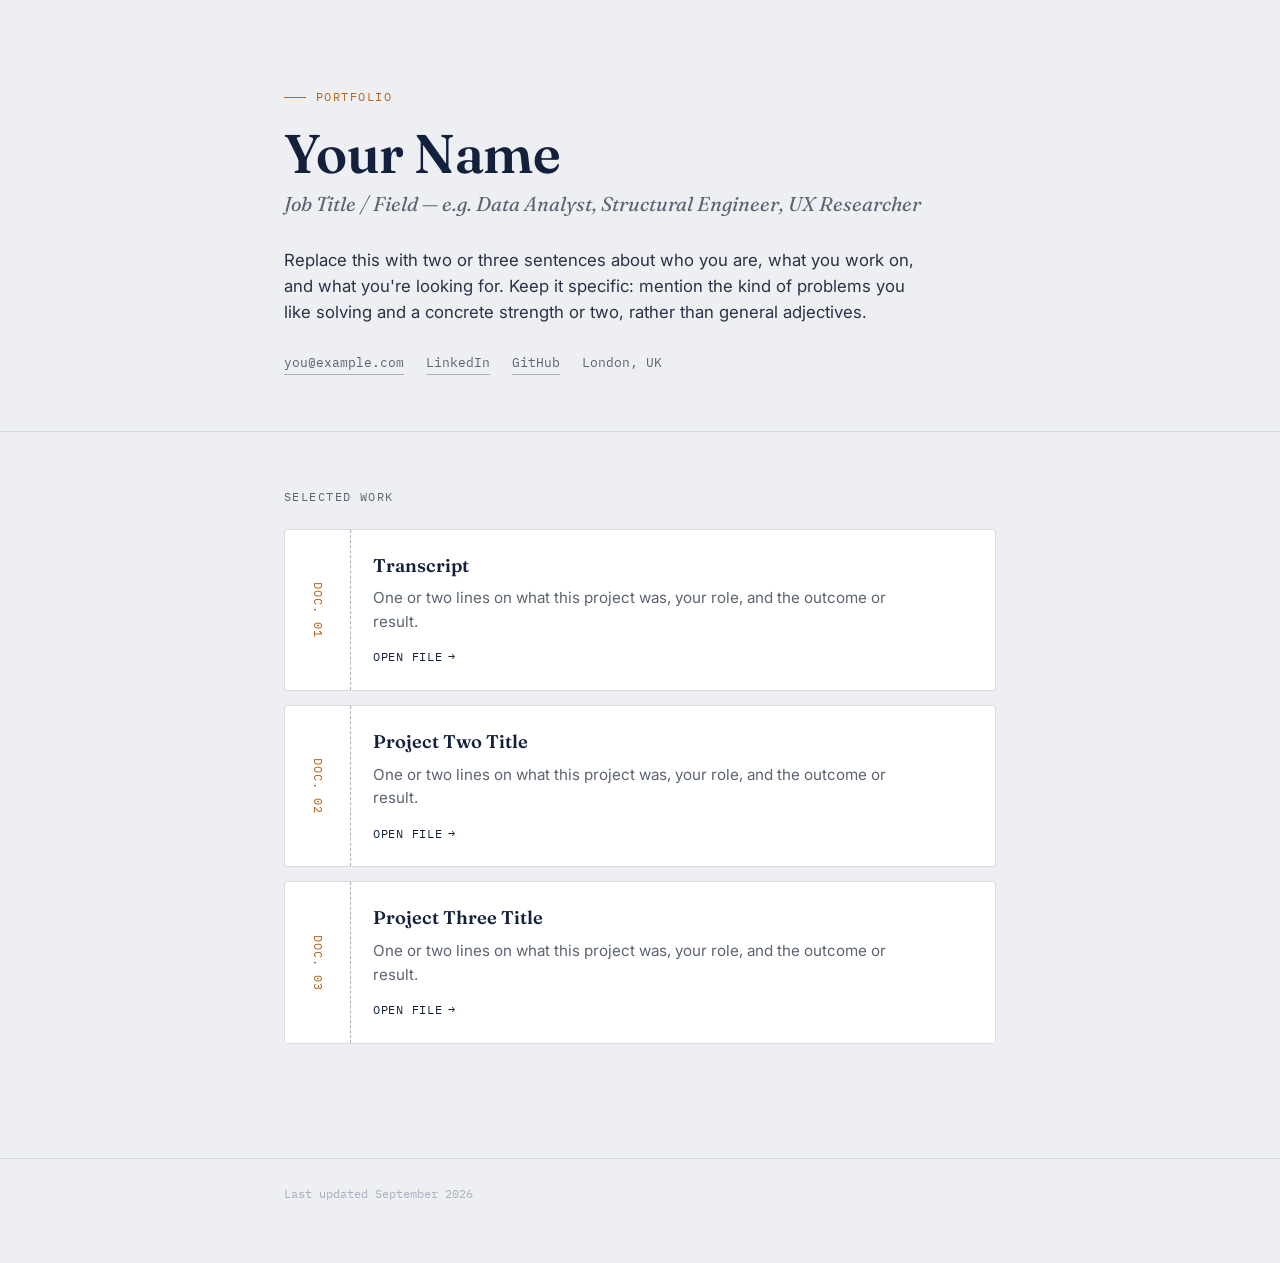
==== index.html @ f035a03a "Added files" ====
<!DOCTYPE html>
<html lang="en">
<head>
<meta charset="UTF-8">
<meta name="viewport" content="width=device-width, initial-scale=1.0">
<title>Your Name — Portfolio</title>
<meta name="description" content="Portfolio of Your Name.">
<link rel="preconnect" href="https://fonts.googleapis.com">
<link rel="preconnect" href="https://fonts.gstatic.com" crossorigin>
<link href="https://fonts.googleapis.com/css2?family=Fraunces:ital,wght@0,500;0,600;1,400&family=Inter:wght@400;500;600&family=IBM+Plex+Mono:wght@400;500&display=swap" rel="stylesheet">
<link rel="stylesheet" href="assets/style.css">
</head>
<body>

<header class="hero">
  <div class="wrap">
    <p class="hero__eyebrow">Portfolio</p>
    <h1 class="hero__name">Your Name</h1>
    <p class="hero__role">Job Title / Field — e.g. Data Analyst, Structural Engineer, UX Researcher</p>
    <p class="hero__bio">
      Replace this with two or three sentences about who you are, what you work on,
      and what you're looking for. Keep it specific: mention the kind of problems
      you like solving and a concrete strength or two, rather than general adjectives.
    </p>
    <div class="hero__meta">
      <a href="mailto:you@example.com">you@example.com</a>
      <a href="https://linkedin.com/in/yourname" target="_blank" rel="noopener">LinkedIn</a>
      <a href="https://github.com/yourname" target="_blank" rel="noopener">GitHub</a>
      <span>London, UK</span>
    </div>
  </div>
</header>

<main class="index">
  <div class="wrap">
    <p class="index__label">Selected work</p>

    <a class="file" href="projects/project-1.html">
      <span class="file__tag">DOC.&nbsp;01</span>
      <h2 class="file__title">Transcript</h2>
      <p class="file__desc">One or two lines on what this project was, your role, and the outcome or result.</p>
      <span class="file__open">Open file</span>
    </a>

    <a class="file" href="projects/project-2.html">
      <span class="file__tag">DOC.&nbsp;02</span>
      <h2 class="file__title">Project Two Title</h2>
      <p class="file__desc">One or two lines on what this project was, your role, and the outcome or result.</p>
      <span class="file__open">Open file</span>
    </a>

    <a class="file" href="projects/project-3.html">
      <span class="file__tag">DOC.&nbsp;03</span>
      <h2 class="file__title">Project Three Title</h2>
      <p class="file__desc">One or two lines on what this project was, your role, and the outcome or result.</p>
      <span class="file__open">Open file</span>
    </a>

    <!--
      To add another entry, copy one <a class="file"> block above,
      update the DOC number, title, description and href,
      then duplicate projects/project-1.html as your new page
      (see the README for details).
    -->
  </div>
</main>

<footer class="footer">
  <div class="wrap">
    Last updated September 2026
  </div>
</footer>

</body>
</html>
---- assets/style.css ----
/* =========================================================
   Design tokens
   ========================================================= */
:root {
  --ink:        #14213D;   /* primary text / headline */
  --paper:      #EDEFF3;   /* page background, cool off-white */
  --card:       #FFFFFF;   /* card surfaces */
  --stamp:      #B5651D;   /* restrained accent — rubber-stamp amber/rust */
  --slate:      #5B6472;   /* secondary text */
  --line:       #D6DAE2;   /* hairline dividers */
  --line-dark:  #A9B0BD;

  --font-display: "Fraunces", Georgia, serif;
  --font-body:    "Inter", -apple-system, BlinkMacSystemFont, "Segoe UI", sans-serif;
  --font-mono:    "IBM Plex Mono", "SFMono-Regular", Consolas, monospace;
}

* { box-sizing: border-box; }

html {
  scroll-behavior: smooth;
}

body {
  margin: 0;
  background: var(--paper);
  color: var(--ink);
  font-family: var(--font-body);
  line-height: 1.55;
  -webkit-font-smoothing: antialiased;
}

a { color: inherit; }

/* =========================================================
   Layout shell
   ========================================================= */
.wrap {
  max-width: 760px;
  margin: 0 auto;
  padding: 0 24px;
}

/* =========================================================
   Hero / about
   ========================================================= */
.hero {
  padding: 88px 0 56px;
  border-bottom: 1px solid var(--line);
}

.hero__eyebrow {
  font-family: var(--font-mono);
  font-size: 12px;
  letter-spacing: 0.12em;
  text-transform: uppercase;
  color: var(--stamp);
  margin: 0 0 18px;
  display: flex;
  align-items: center;
  gap: 10px;
}

.hero__eyebrow::before {
  content: "";
  display: inline-block;
  width: 22px;
  height: 1px;
  background: var(--stamp);
}

.hero__name {
  font-family: var(--font-display);
  font-weight: 600;
  font-size: clamp(2.4rem, 5vw, 3.4rem);
  line-height: 1.05;
  margin: 0 0 6px;
  letter-spacing: -0.01em;
}

.hero__role {
  font-family: var(--font-display);
  font-style: italic;
  font-weight: 400;
  font-size: 1.25rem;
  color: var(--slate);
  margin: 0 0 28px;
}

.hero__bio {
  max-width: 58ch;
  font-size: 1.05rem;
  color: #2B3245;
  margin: 0 0 28px;
}

.hero__meta {
  display: flex;
  flex-wrap: wrap;
  gap: 8px 22px;
  font-family: var(--font-mono);
  font-size: 13px;
  color: var(--slate);
}

.hero__meta a {
  text-decoration: none;
  border-bottom: 1px solid var(--line-dark);
  padding-bottom: 1px;
  transition: color 0.15s ease, border-color 0.15s ease;
}

.hero__meta a:hover {
  color: var(--stamp);
  border-color: var(--stamp);
}

/* =========================================================
   Index of documents (the signature element)
   ========================================================= */
.index {
  padding: 56px 0 100px;
}

.index__label {
  font-family: var(--font-mono);
  font-size: 12px;
  letter-spacing: 0.12em;
  text-transform: uppercase;
  color: var(--slate);
  margin: 0 0 22px;
}

.file {
  display: block;
  position: relative;
  background: var(--card);
  border: 1px solid var(--line);
  border-radius: 3px;
  padding: 22px 24px 22px 88px;
  margin-bottom: 14px;
  text-decoration: none;
  color: var(--ink);
  transition: border-color 0.15s ease, transform 0.15s ease, box-shadow 0.15s ease;
}

.file:hover {
  border-color: var(--stamp);
  transform: translateX(2px);
  box-shadow: 0 4px 18px rgba(20, 33, 61, 0.08);
}

.file__tag {
  position: absolute;
  left: 0;
  top: 0;
  bottom: 0;
  width: 66px;
  display: flex;
  align-items: center;
  justify-content: center;
  font-family: var(--font-mono);
  font-size: 12px;
  color: var(--stamp);
  border-right: 1px dashed var(--line-dark);
  writing-mode: vertical-rl;
  text-orientation: mixed;
  letter-spacing: 0.08em;
}

.file__title {
  font-family: var(--font-display);
  font-weight: 600;
  font-size: 1.15rem;
  margin: 0 0 6px;
}

.file__desc {
  font-size: 0.95rem;
  color: var(--slate);
  margin: 0 0 10px;
  max-width: 56ch;
}

.file__open {
  font-family: var(--font-mono);
  font-size: 12px;
  text-transform: uppercase;
  letter-spacing: 0.06em;
  color: var(--ink);
  display: inline-flex;
  align-items: center;
  gap: 6px;
}

.file__open::after {
  content: "→";
  transition: transform 0.15s ease;
}

.file:hover .file__open::after {
  transform: translateX(3px);
}

/* =========================================================
   Footer
   ========================================================= */
.footer {
  border-top: 1px solid var(--line);
  padding: 26px 0 60px;
  font-family: var(--font-mono);
  font-size: 12px;
  color: var(--line-dark);
}

/* =========================================================
   Project / document page
   ========================================================= */
.doc-header {
  border-bottom: 1px solid var(--line);
  background: var(--card);
}

.doc-header__inner {
  max-width: 1000px;
  margin: 0 auto;
  padding: 18px 24px;
  display: flex;
  align-items: center;
  justify-content: space-between;
  gap: 16px;
  flex-wrap: wrap;
}

.back-link {
  font-family: var(--font-mono);
  font-size: 13px;
  text-decoration: none;
  color: var(--ink);
  display: inline-flex;
  align-items: center;
  gap: 8px;
  padding: 8px 14px;
  border: 1px solid var(--line);
  border-radius: 3px;
  transition: border-color 0.15s ease, color 0.15s ease, background 0.15s ease;
}

.back-link:hover {
  border-color: var(--stamp);
  color: var(--stamp);
  background: #FBF4EC;
}

.back-link::before {
  content: "←";
}

.doc-header__title {
  font-family: var(--font-display);
  font-weight: 600;
  font-size: 1.05rem;
  margin: 0;
}

.doc-header__tag {
  font-family: var(--font-mono);
  font-size: 11px;
  color: var(--stamp);
  letter-spacing: 0.08em;
  text-transform: uppercase;
}

.doc-viewer {
  max-width: 1000px;
  margin: 24px auto 60px;
  padding: 0 24px;
}

.doc-frame {
  width: 100%;
  height: 82vh;
  border: 1px solid var(--line);
  border-radius: 4px;
  background: var(--card);
  box-shadow: 0 8px 30px rgba(20, 33, 61, 0.07);
}

.doc-fallback {
  margin-top: 14px;
  font-size: 0.9rem;
  color: var(--slate);
  text-align: center;
}

.doc-fallback a {
  color: var(--stamp);
}

@media (max-width: 640px) {
  .hero { padding: 64px 0 40px; }
  .file { padding: 20px 18px 20px 70px; }
  .file__tag { width: 52px; font-size: 11px; }
  .doc-frame { height: 75vh; }
}
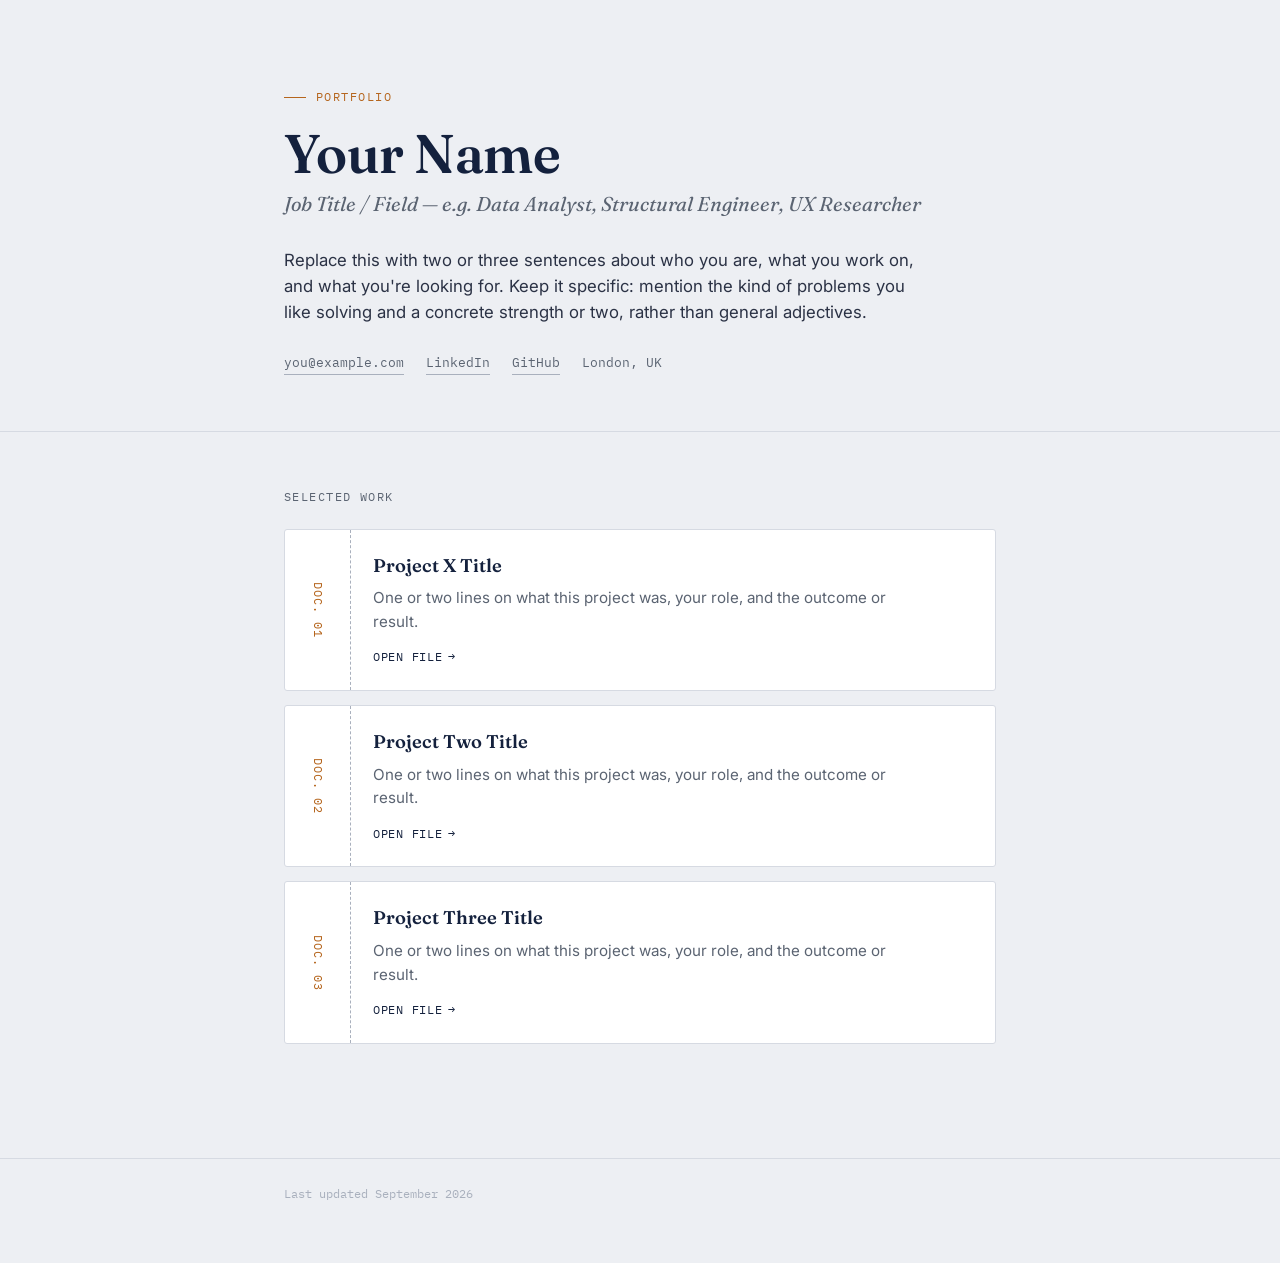
==== commit bfc8a9e2: "Update project title from 'Transcript' to 'Project X Title'" ====
--- a/index.html
+++ b/index.html
@@ -37,7 +37,7 @@
 
     <a class="file" href="projects/project-1.html">
       <span class="file__tag">DOC.&nbsp;01</span>
-      <h2 class="file__title">Transcript</h2>
+      <h2 class="file__title">Project X Title</h2>
       <p class="file__desc">One or two lines on what this project was, your role, and the outcome or result.</p>
       <span class="file__open">Open file</span>
     </a>
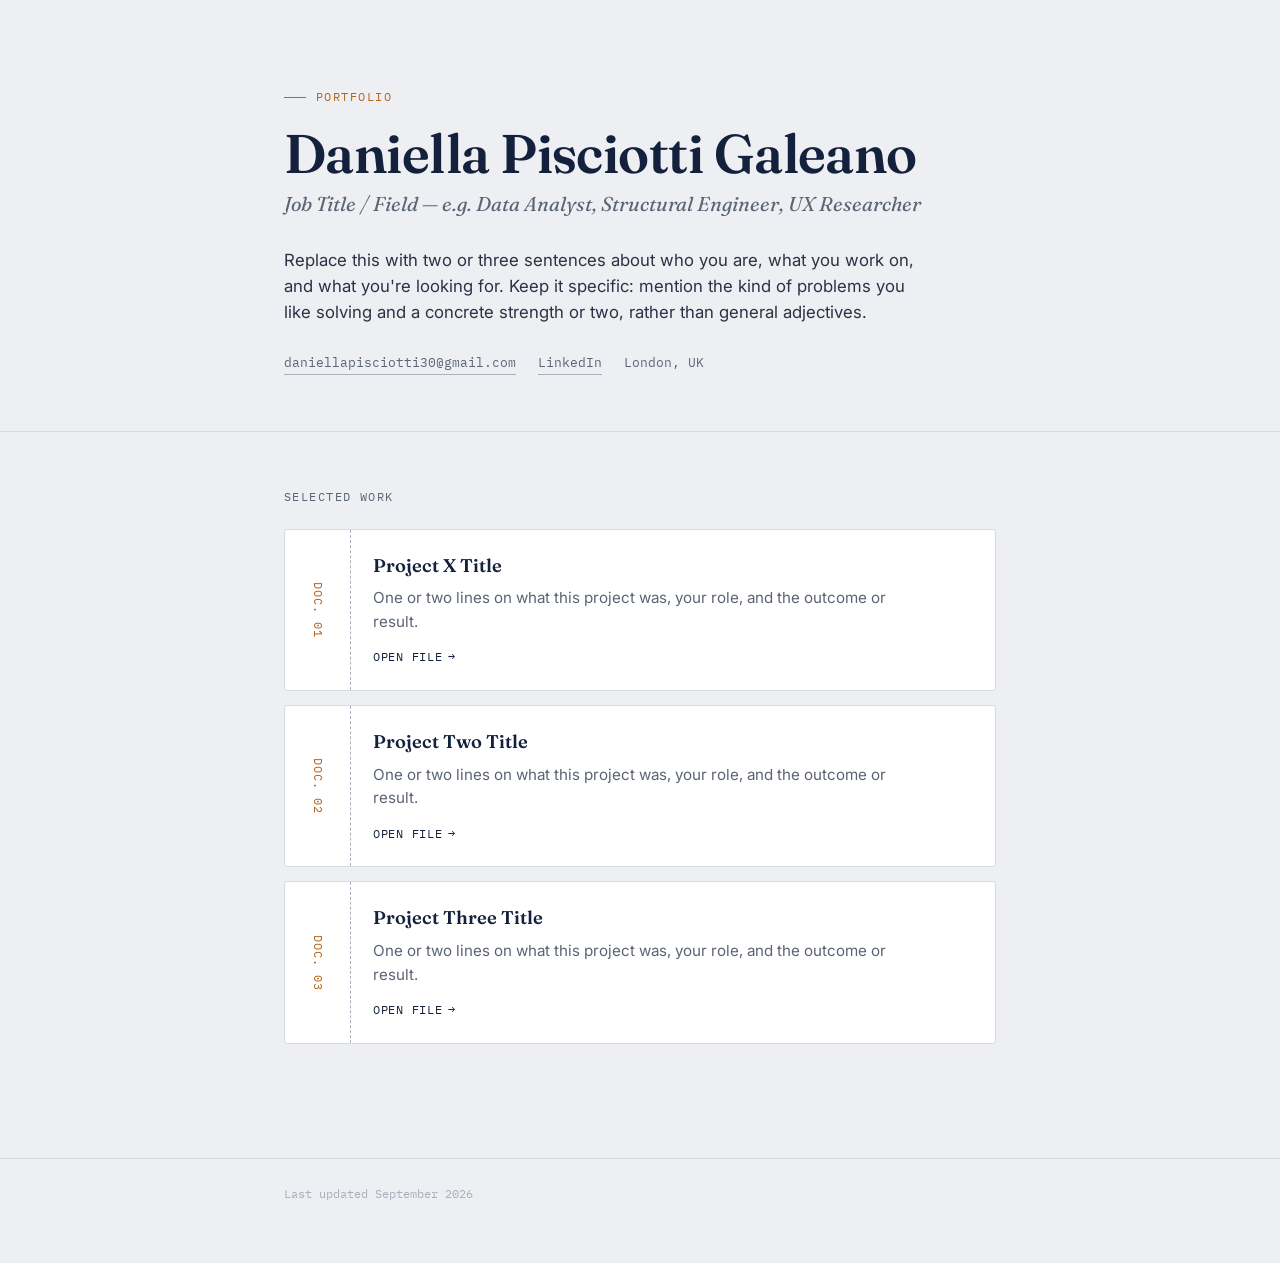
==== commit 4b7d0d44: "Update portfolio details for Daniella Pisciotti Galeano" ====
--- a/index.html
+++ b/index.html
@@ -3,8 +3,8 @@
 <head>
 <meta charset="UTF-8">
 <meta name="viewport" content="width=device-width, initial-scale=1.0">
-<title>Your Name — Portfolio</title>
-<meta name="description" content="Portfolio of Your Name.">
+<title>Daniella Pisciotti Galeano — Portfolio</title>
+<meta name="description" content="Portfolio of Daniella Pisciotti Galeano.">
 <link rel="preconnect" href="https://fonts.googleapis.com">
 <link rel="preconnect" href="https://fonts.gstatic.com" crossorigin>
 <link href="https://fonts.googleapis.com/css2?family=Fraunces:ital,wght@0,500;0,600;1,400&family=Inter:wght@400;500;600&family=IBM+Plex+Mono:wght@400;500&display=swap" rel="stylesheet">
@@ -15,7 +15,7 @@
 <header class="hero">
   <div class="wrap">
     <p class="hero__eyebrow">Portfolio</p>
-    <h1 class="hero__name">Your Name</h1>
+    <h1 class="hero__name">Daniella Pisciotti Galeano</h1>
     <p class="hero__role">Job Title / Field — e.g. Data Analyst, Structural Engineer, UX Researcher</p>
     <p class="hero__bio">
       Replace this with two or three sentences about who you are, what you work on,
@@ -23,9 +23,8 @@
       you like solving and a concrete strength or two, rather than general adjectives.
     </p>
     <div class="hero__meta">
-      <a href="mailto:you@example.com">you@example.com</a>
+      <a href="mailto:you@example.com">daniellapisciotti30@gmail.com</a>
       <a href="https://linkedin.com/in/yourname" target="_blank" rel="noopener">LinkedIn</a>
-      <a href="https://github.com/yourname" target="_blank" rel="noopener">GitHub</a>
       <span>London, UK</span>
     </div>
   </div>
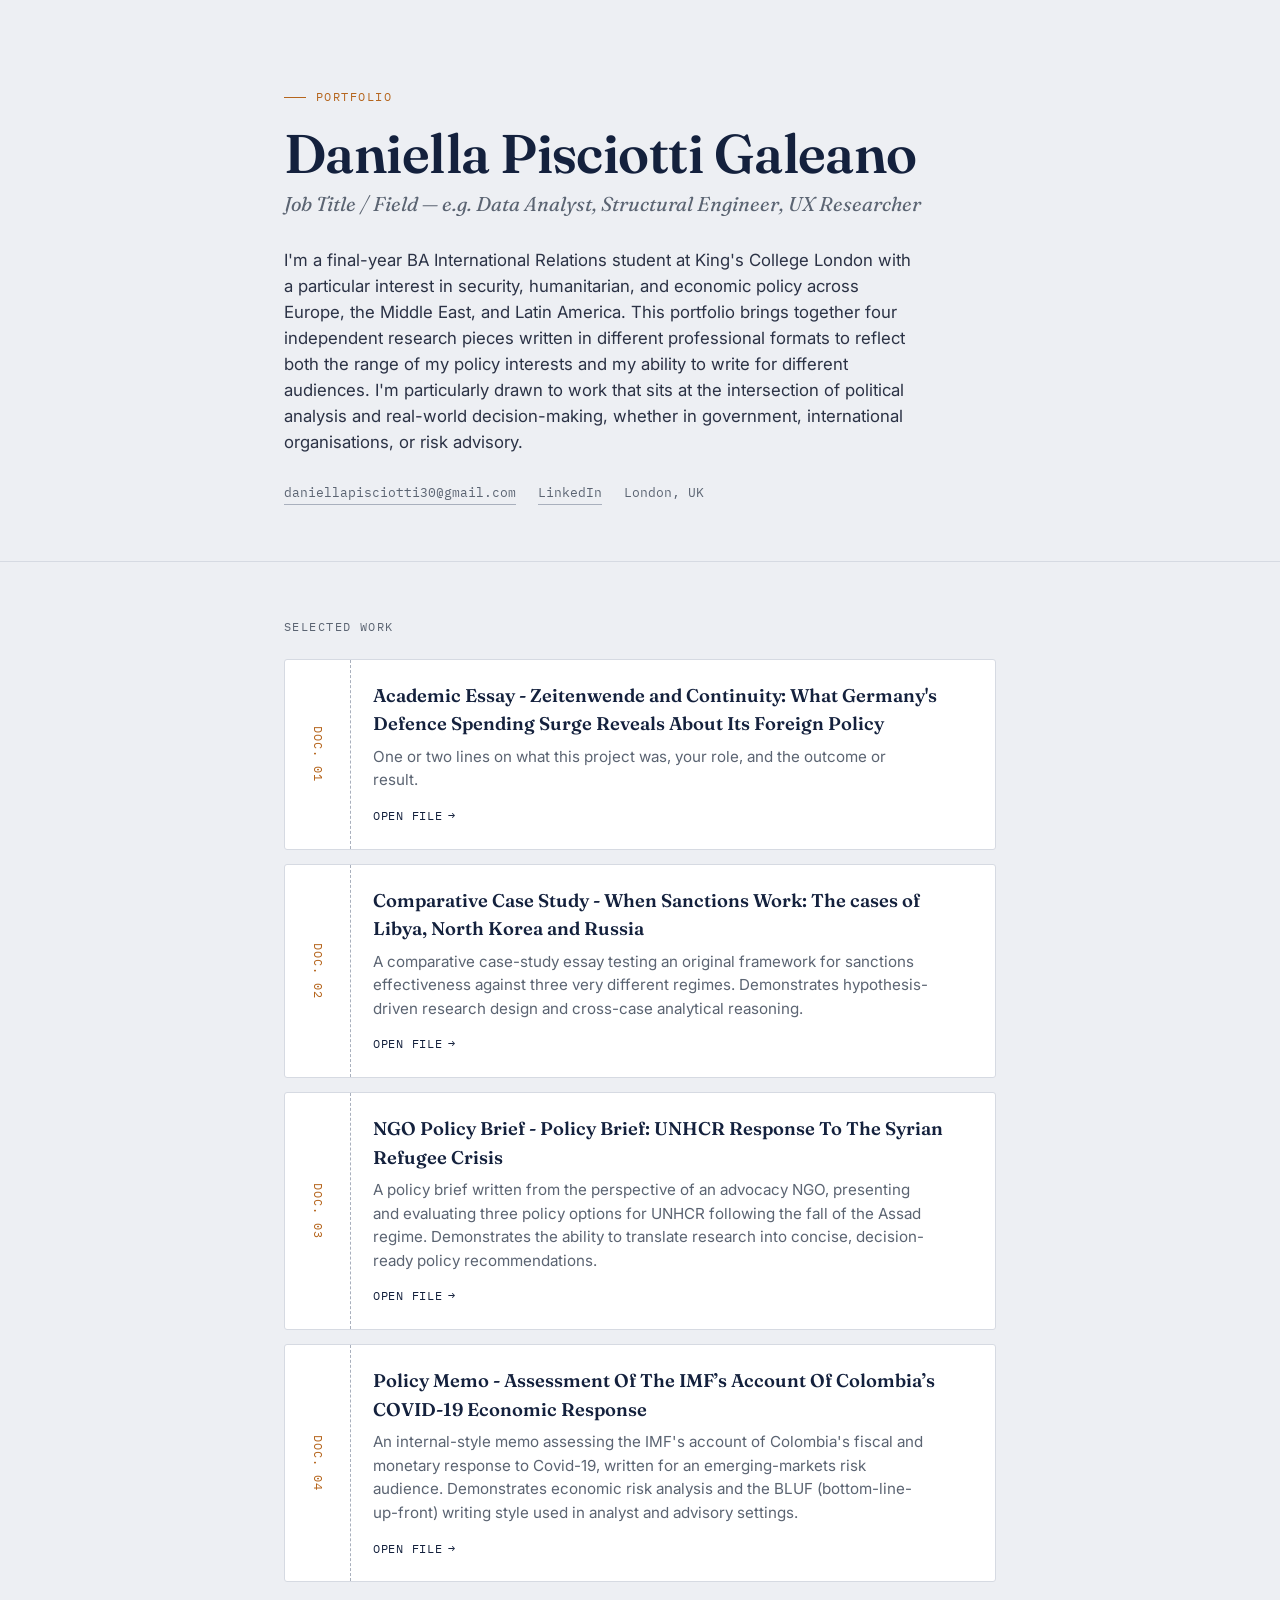
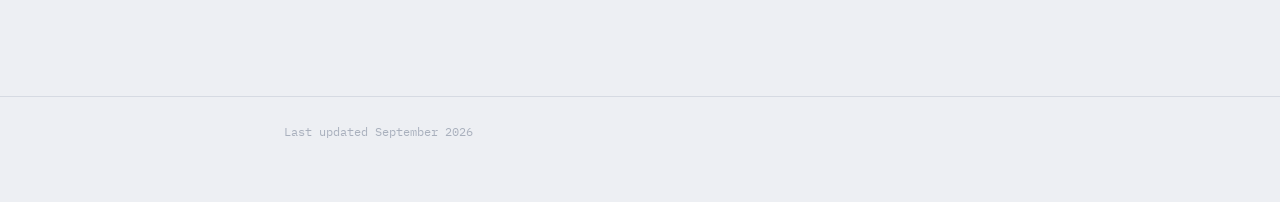
==== commit 86107661: "Revise portfolio details and project titles Updated portfolio content with personal information and " ====
--- a/index.html
+++ b/index.html
@@ -18,9 +18,12 @@
     <h1 class="hero__name">Daniella Pisciotti Galeano</h1>
     <p class="hero__role">Job Title / Field — e.g. Data Analyst, Structural Engineer, UX Researcher</p>
     <p class="hero__bio">
-      Replace this with two or three sentences about who you are, what you work on,
-      and what you're looking for. Keep it specific: mention the kind of problems
-      you like solving and a concrete strength or two, rather than general adjectives.
+      I'm a final-year BA International Relations student at King's College London with a particular 
+      interest in security, humanitarian, and economic policy across Europe, the Middle East, and Latin America.
+      This portfolio brings together four independent research pieces written in different professional formats 
+      to reflect both the range of my policy interests and my ability to write for different audiences. 
+      I'm particularly drawn to work that sits at the intersection of political analysis and real-world decision-making, 
+      whether in government, international organisations, or risk advisory.
     </p>
     <div class="hero__meta">
       <a href="mailto:you@example.com">daniellapisciotti30@gmail.com</a>
@@ -36,22 +39,35 @@
 
     <a class="file" href="projects/project-1.html">
       <span class="file__tag">DOC.&nbsp;01</span>
-      <h2 class="file__title">Project X Title</h2>
+      <h2 class="file__title">Academic Essay - Zeitenwende and Continuity: What Germany's Defence Spending Surge 
+        Reveals About Its Foreign Policy</h2>
       <p class="file__desc">One or two lines on what this project was, your role, and the outcome or result.</p>
       <span class="file__open">Open file</span>
     </a>
 
     <a class="file" href="projects/project-2.html">
       <span class="file__tag">DOC.&nbsp;02</span>
-      <h2 class="file__title">Project Two Title</h2>
-      <p class="file__desc">One or two lines on what this project was, your role, and the outcome or result.</p>
+      <h2 class="file__title">Comparative Case Study - When Sanctions Work: The cases of Libya, North Korea and Russia</h2>
+      <p class="file__desc">A comparative case-study essay testing an original framework for sanctions effectiveness against 
+        three very different regimes. Demonstrates hypothesis-driven research design and cross-case analytical reasoning.</p>
       <span class="file__open">Open file</span>
     </a>
 
     <a class="file" href="projects/project-3.html">
       <span class="file__tag">DOC.&nbsp;03</span>
-      <h2 class="file__title">Project Three Title</h2>
-      <p class="file__desc">One or two lines on what this project was, your role, and the outcome or result.</p>
+      <h2 class="file__title">NGO Policy Brief - Policy Brief: UNHCR Response To The Syrian Refugee Crisis</h2>
+      <p class="file__desc">A policy brief written from the perspective of an advocacy NGO, presenting and evaluating three 
+        policy options for UNHCR following the fall of the Assad regime. Demonstrates the ability to translate research into 
+        concise, decision-ready policy recommendations.</p>
+      <span class="file__open">Open file</span>
+    </a>
+
+    <a class="file" href="projects/project-4.html">
+      <span class="file__tag">DOC.&nbsp;04</span>
+      <h2 class="file__title">Policy Memo - Assessment Of The IMF’s Account Of Colombia’s COVID-19 Economic Response</h2>
+      <p class="file__desc">An internal-style memo assessing the IMF's account of Colombia's fiscal and monetary response to 
+        Covid-19, written for an emerging-markets risk audience. Demonstrates economic risk analysis and the BLUF (bottom-line-up-front) 
+        writing style used in analyst and advisory settings.</p>
       <span class="file__open">Open file</span>
     </a>
 
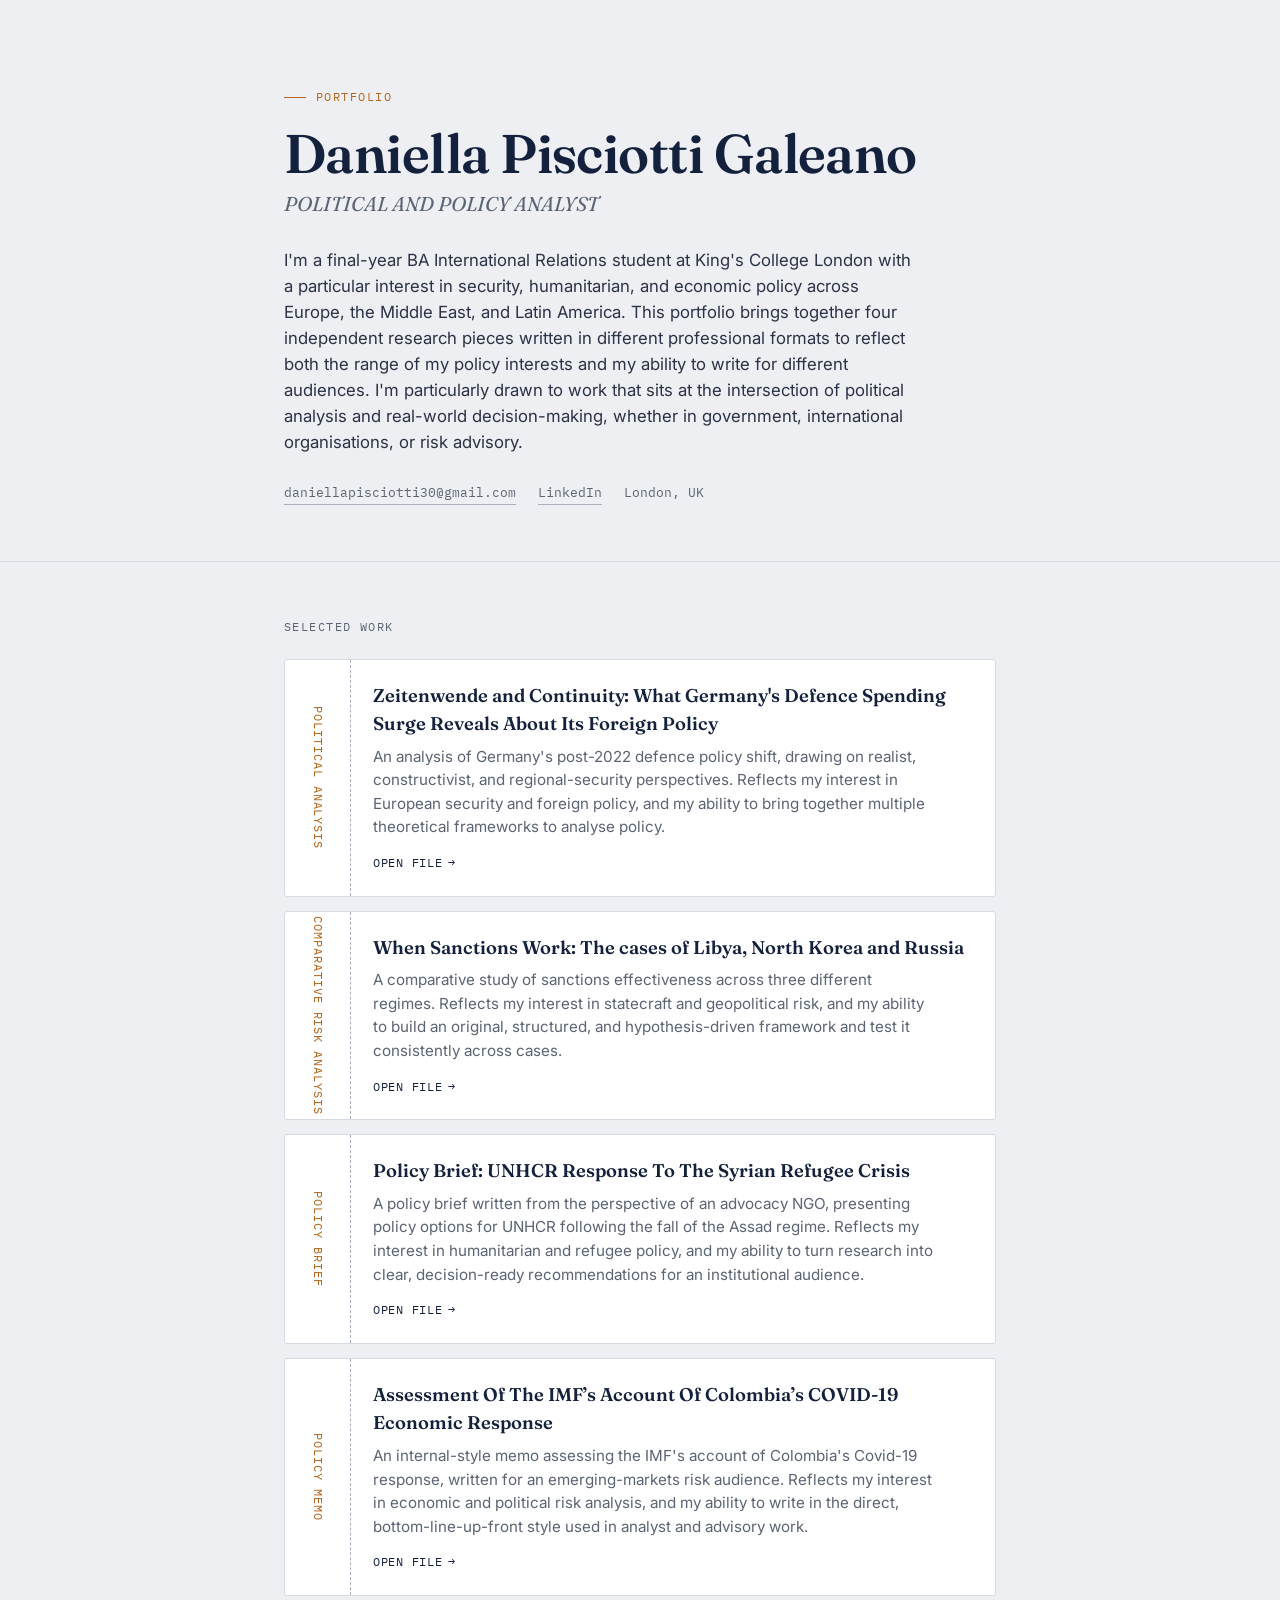
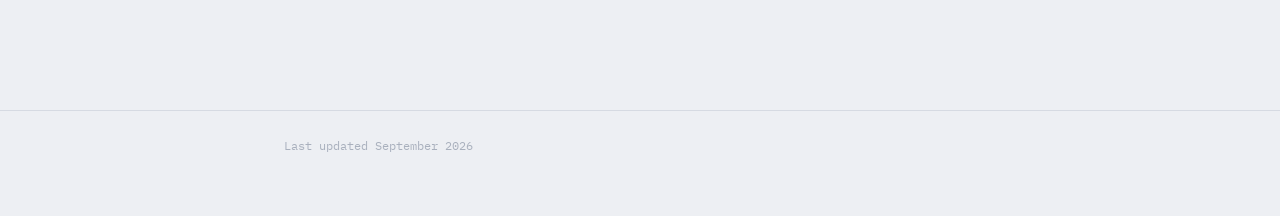
==== commit 938692f1: "Update index.html" ====
--- a/index.html
+++ b/index.html
@@ -16,14 +16,13 @@
   <div class="wrap">
     <p class="hero__eyebrow">Portfolio</p>
     <h1 class="hero__name">Daniella Pisciotti Galeano</h1>
-    <p class="hero__role">Job Title / Field — e.g. Data Analyst, Structural Engineer, UX Researcher</p>
+    <p class="hero__role">POLITICAL AND POLICY ANALYST</p>
     <p class="hero__bio">
-      I'm a final-year BA International Relations student at King's College London with a particular 
-      interest in security, humanitarian, and economic policy across Europe, the Middle East, and Latin America.
-      This portfolio brings together four independent research pieces written in different professional formats 
-      to reflect both the range of my policy interests and my ability to write for different audiences. 
-      I'm particularly drawn to work that sits at the intersection of political analysis and real-world decision-making, 
-      whether in government, international organisations, or risk advisory.
+      I'm a final-year BA International Relations student at King's College London with a particular interest in security, 
+      humanitarian, and economic policy across Europe, the Middle East, and Latin America. This portfolio brings together four 
+      independent research pieces written in different professional formats to reflect both the range of my policy interests 
+      and my ability to write for different audiences. I'm particularly drawn to work that sits at the intersection of political 
+      analysis and real-world decision-making, whether in government, international organisations, or risk advisory.
     </p>
     <div class="hero__meta">
       <a href="mailto:you@example.com">daniellapisciotti30@gmail.com</a>
@@ -38,36 +37,39 @@
     <p class="index__label">Selected work</p>
 
     <a class="file" href="projects/project-1.html">
-      <span class="file__tag">DOC.&nbsp;01</span>
-      <h2 class="file__title">Academic Essay - Zeitenwende and Continuity: What Germany's Defence Spending Surge 
+      <span class="file__tag">POLITICAL ANALYSIS</span>
+      <h2 class="file__title">Zeitenwende and Continuity: What Germany's Defence Spending Surge 
         Reveals About Its Foreign Policy</h2>
-      <p class="file__desc">One or two lines on what this project was, your role, and the outcome or result.</p>
+      <p class="file__desc">An analysis of Germany's post-2022 defence policy shift, drawing on realist, constructivist, 
+        and regional-security perspectives. Reflects my interest in European security and foreign policy, and my ability 
+        to bring together multiple theoretical frameworks to analyse policy. </p>
       <span class="file__open">Open file</span>
     </a>
 
     <a class="file" href="projects/project-2.html">
-      <span class="file__tag">DOC.&nbsp;02</span>
-      <h2 class="file__title">Comparative Case Study - When Sanctions Work: The cases of Libya, North Korea and Russia</h2>
-      <p class="file__desc">A comparative case-study essay testing an original framework for sanctions effectiveness against 
-        three very different regimes. Demonstrates hypothesis-driven research design and cross-case analytical reasoning.</p>
+      <span class="file__tag">COMPARATIVE RISK ANALYSIS</span>
+      <h2 class="file__title">When Sanctions Work: The cases of Libya, North Korea and Russia</h2>
+      <p class="file__desc">A comparative study of sanctions effectiveness across three different regimes. Reflects my 
+        interest in statecraft and geopolitical risk, and my ability to build an original, structured, and hypothesis-driven 
+        framework and test it consistently across cases.</p>
       <span class="file__open">Open file</span>
     </a>
 
     <a class="file" href="projects/project-3.html">
-      <span class="file__tag">DOC.&nbsp;03</span>
-      <h2 class="file__title">NGO Policy Brief - Policy Brief: UNHCR Response To The Syrian Refugee Crisis</h2>
-      <p class="file__desc">A policy brief written from the perspective of an advocacy NGO, presenting and evaluating three 
-        policy options for UNHCR following the fall of the Assad regime. Demonstrates the ability to translate research into 
-        concise, decision-ready policy recommendations.</p>
+      <span class="file__tag">POLICY BRIEF</span>
+      <h2 class="file__title">Policy Brief: UNHCR Response To The Syrian Refugee Crisis</h2>
+      <p class="file__desc">A policy brief written from the perspective of an advocacy NGO, presenting policy options for 
+        UNHCR following the fall of the Assad regime. Reflects my interest in humanitarian and refugee policy, and my 
+        ability to turn research into clear, decision-ready recommendations for an institutional audience.</p>
       <span class="file__open">Open file</span>
     </a>
 
     <a class="file" href="projects/project-4.html">
-      <span class="file__tag">DOC.&nbsp;04</span>
-      <h2 class="file__title">Policy Memo - Assessment Of The IMF’s Account Of Colombia’s COVID-19 Economic Response</h2>
-      <p class="file__desc">An internal-style memo assessing the IMF's account of Colombia's fiscal and monetary response to 
-        Covid-19, written for an emerging-markets risk audience. Demonstrates economic risk analysis and the BLUF (bottom-line-up-front) 
-        writing style used in analyst and advisory settings.</p>
+      <span class="file__tag">POLICY MEMO</span>
+      <h2 class="file__title">Assessment Of The IMF’s Account Of Colombia’s COVID-19 Economic Response</h2>
+      <p class="file__desc">An internal-style memo assessing the IMF's account of Colombia's Covid-19 response, written 
+        for an emerging-markets risk audience. Reflects my interest in economic and political risk analysis, and my ability 
+        to write in the direct, bottom-line-up-front style used in analyst and advisory work.</p>
       <span class="file__open">Open file</span>
     </a>
 
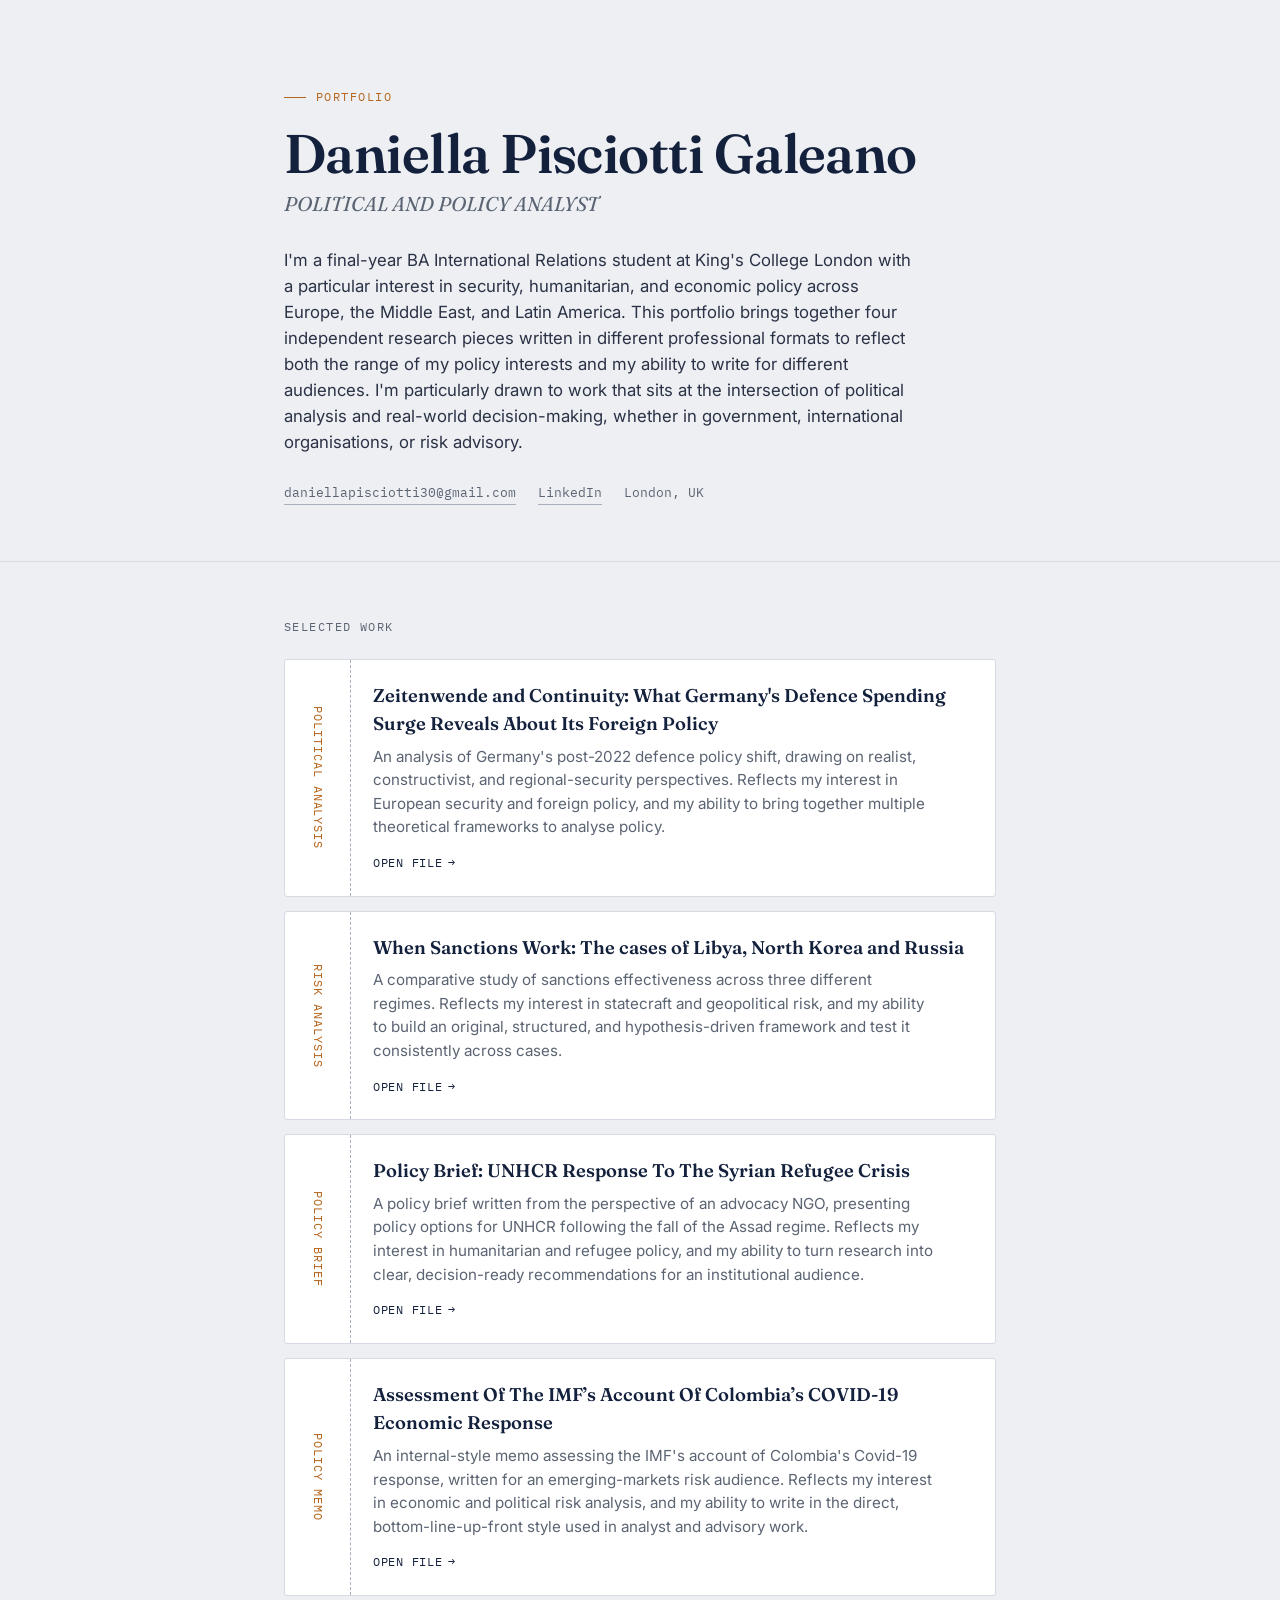
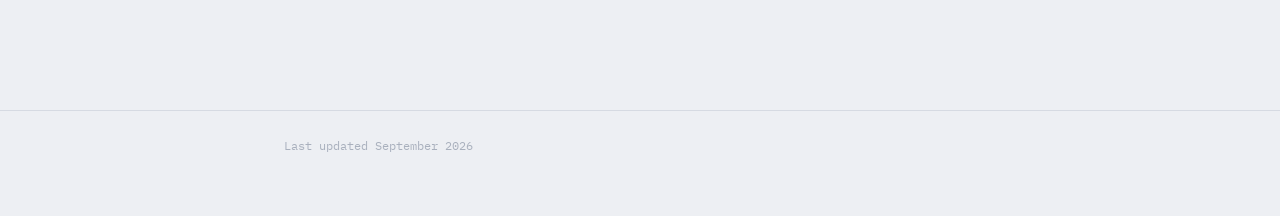
==== commit fa5151de: "Change file tag from 'COMPARATIVE RISK ANALYSIS' to 'RISK ANALYSIS'" ====
--- a/index.html
+++ b/index.html
@@ -47,7 +47,7 @@
     </a>
 
     <a class="file" href="projects/project-2.html">
-      <span class="file__tag">COMPARATIVE RISK ANALYSIS</span>
+      <span class="file__tag">RISK ANALYSIS</span>
       <h2 class="file__title">When Sanctions Work: The cases of Libya, North Korea and Russia</h2>
       <p class="file__desc">A comparative study of sanctions effectiveness across three different regimes. Reflects my 
         interest in statecraft and geopolitical risk, and my ability to build an original, structured, and hypothesis-driven 
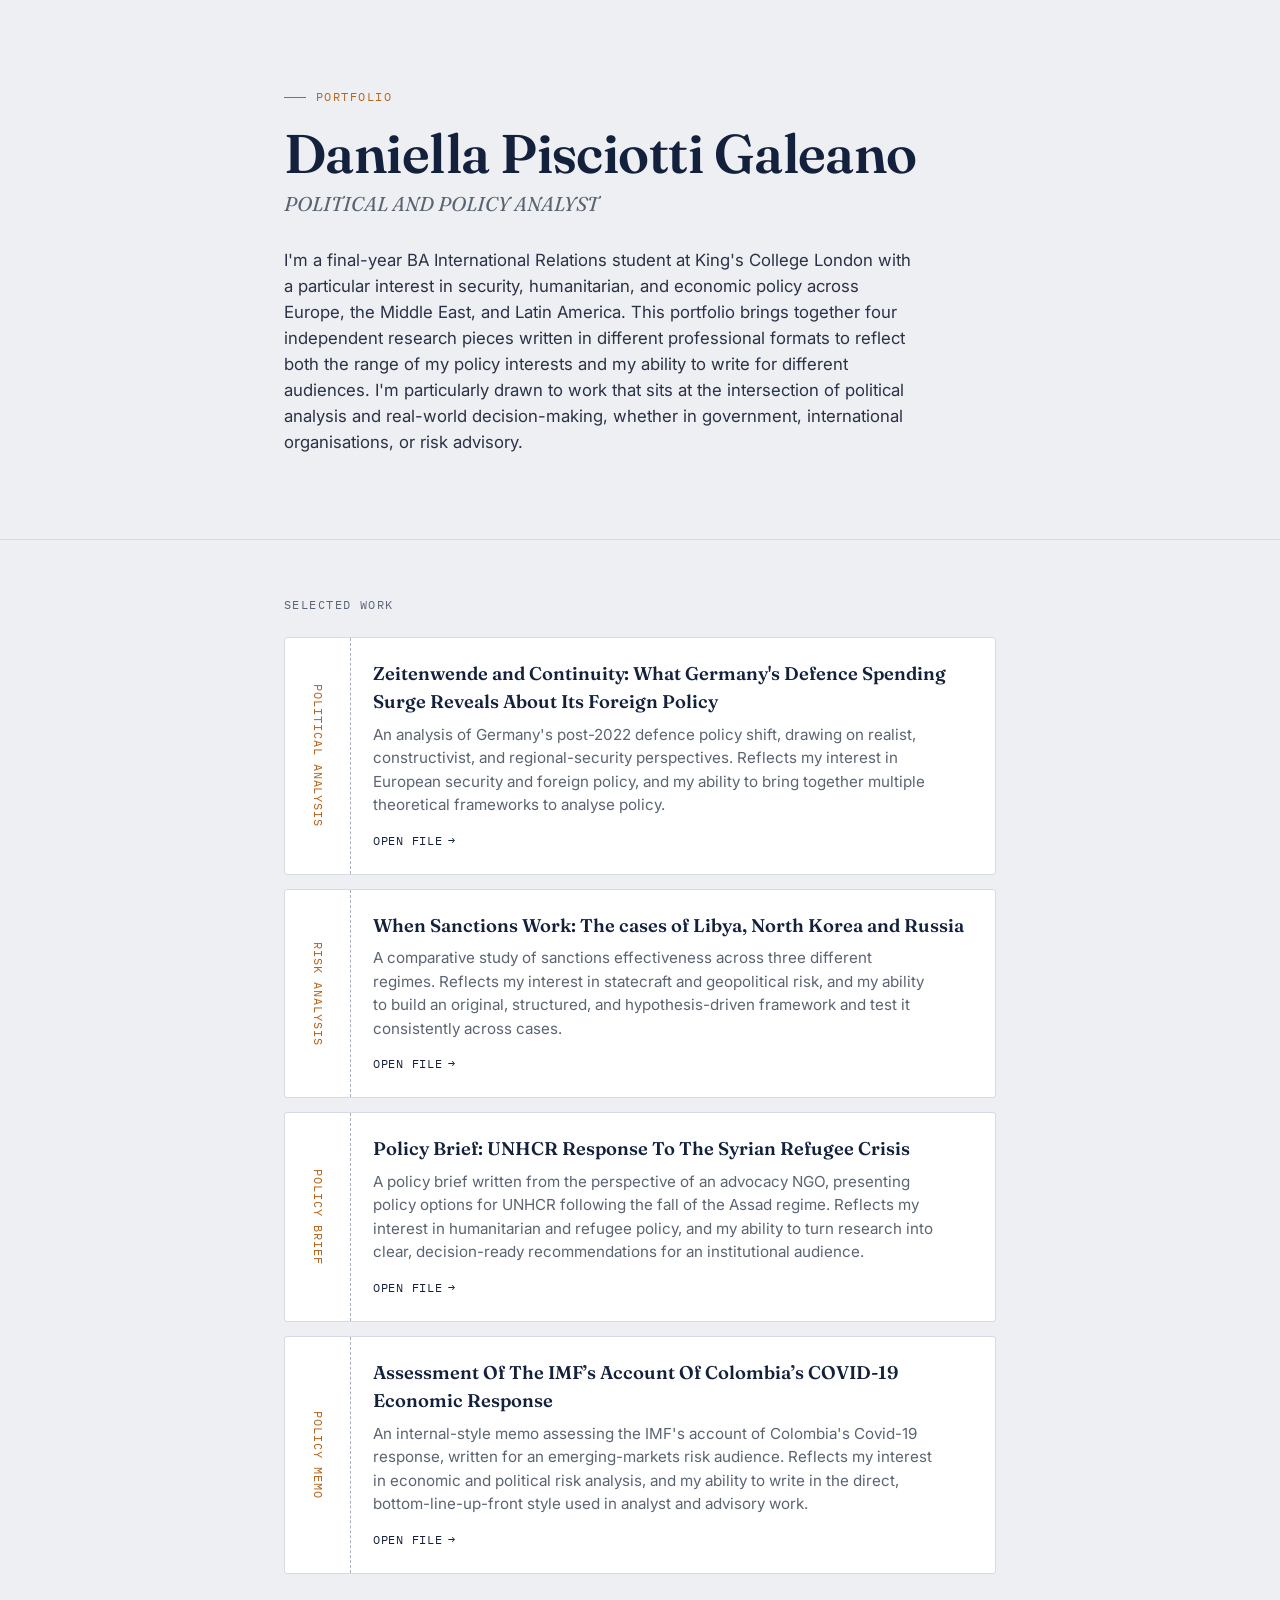
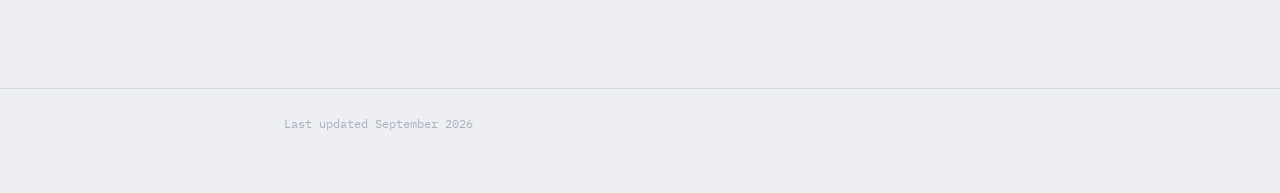
==== commit 88d54fa6: "Remove contact information from index.html Removed email, LinkedIn link, and location from the hero " ====
--- a/index.html
+++ b/index.html
@@ -24,10 +24,8 @@
       and my ability to write for different audiences. I'm particularly drawn to work that sits at the intersection of political 
       analysis and real-world decision-making, whether in government, international organisations, or risk advisory.
     </p>
+    
     <div class="hero__meta">
-      <a href="mailto:you@example.com">daniellapisciotti30@gmail.com</a>
-      <a href="https://linkedin.com/in/yourname" target="_blank" rel="noopener">LinkedIn</a>
-      <span>London, UK</span>
     </div>
   </div>
 </header>
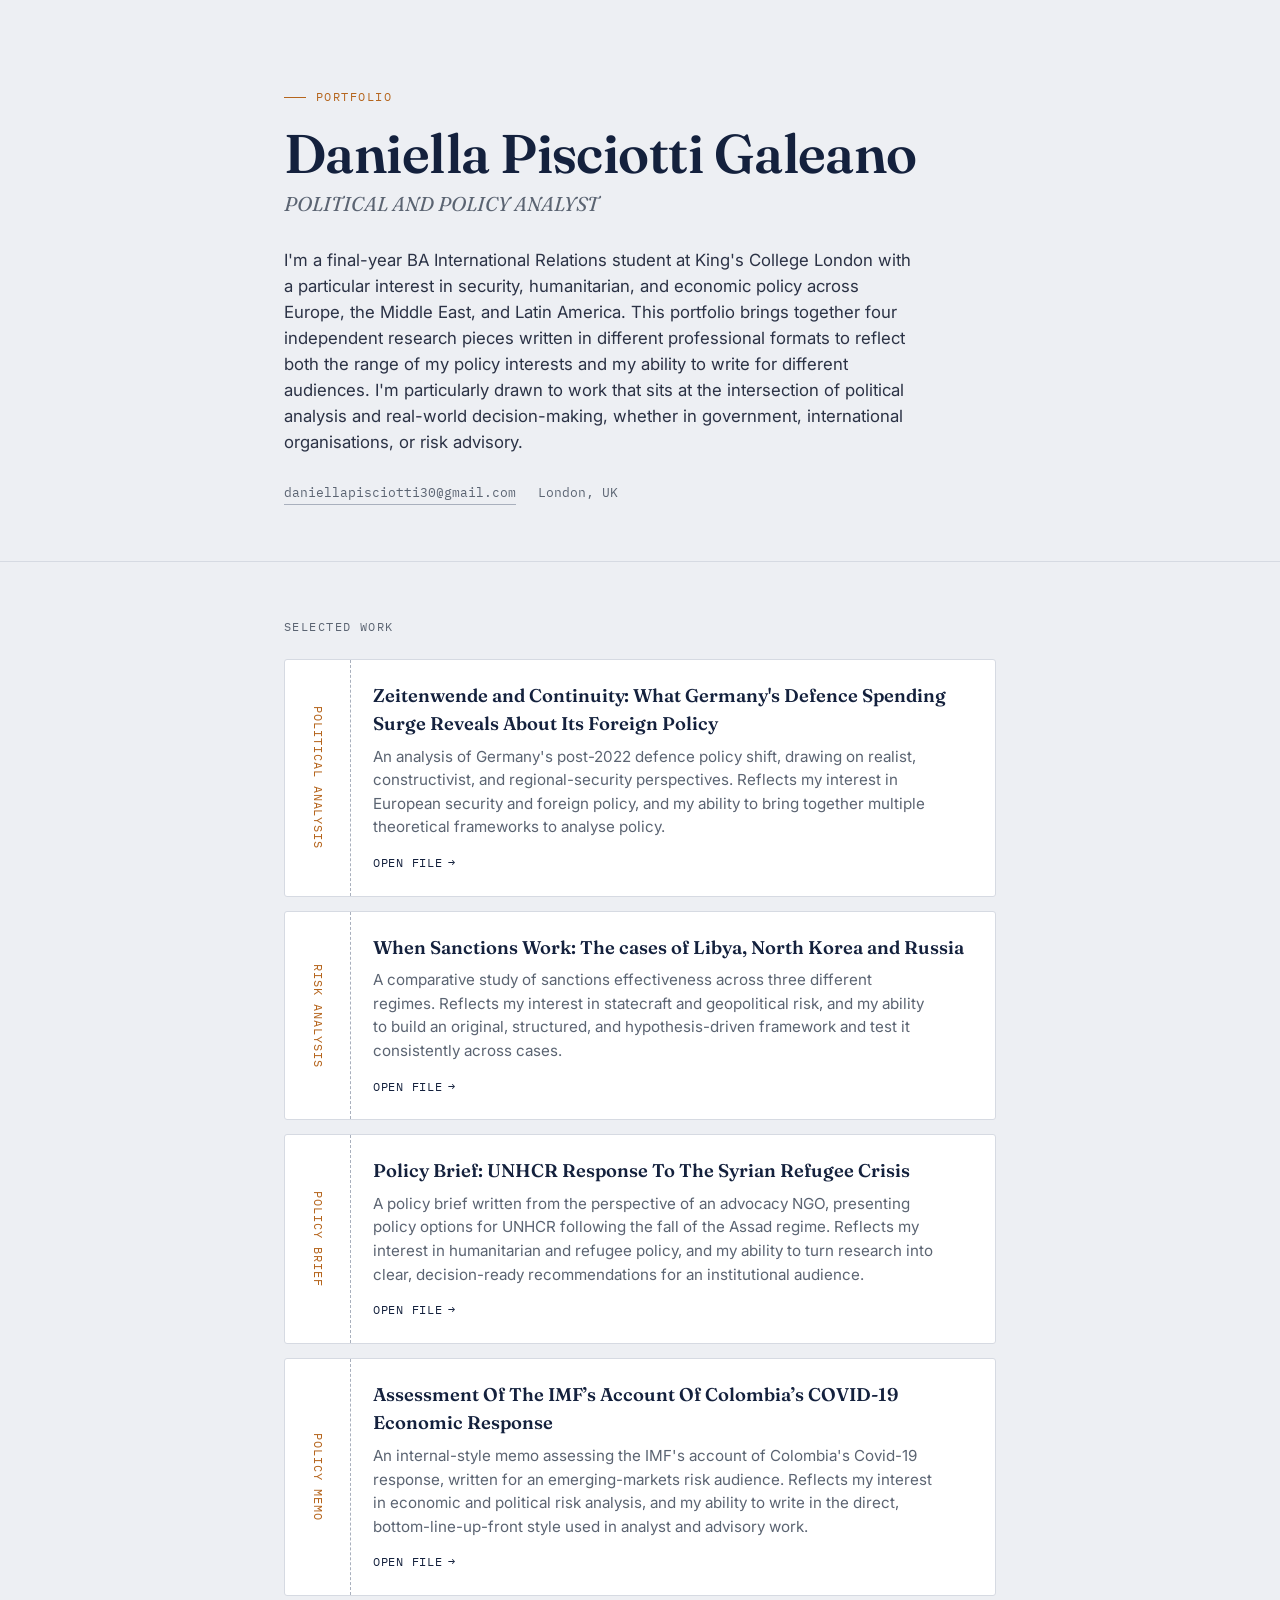
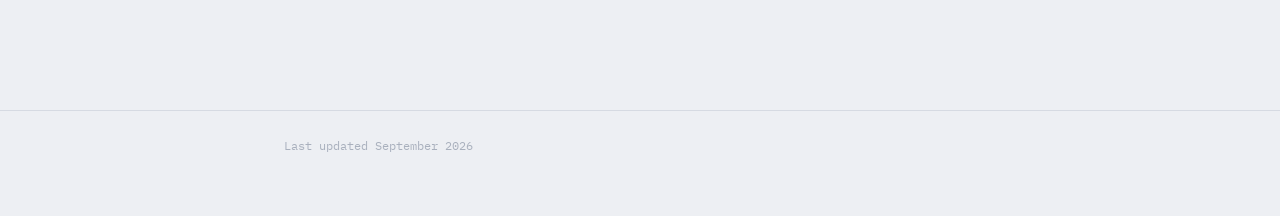
==== commit ba2e1aa7: "Update email address in index.html" ====
--- a/index.html
+++ b/index.html
@@ -26,6 +26,10 @@
     </p>
     
     <div class="hero__meta">
+
+ <a href="mailto:you@example.com">daniellapisciotti30@gmail.com</a>
+      <span>London, UK</span>
+      
     </div>
   </div>
 </header>
